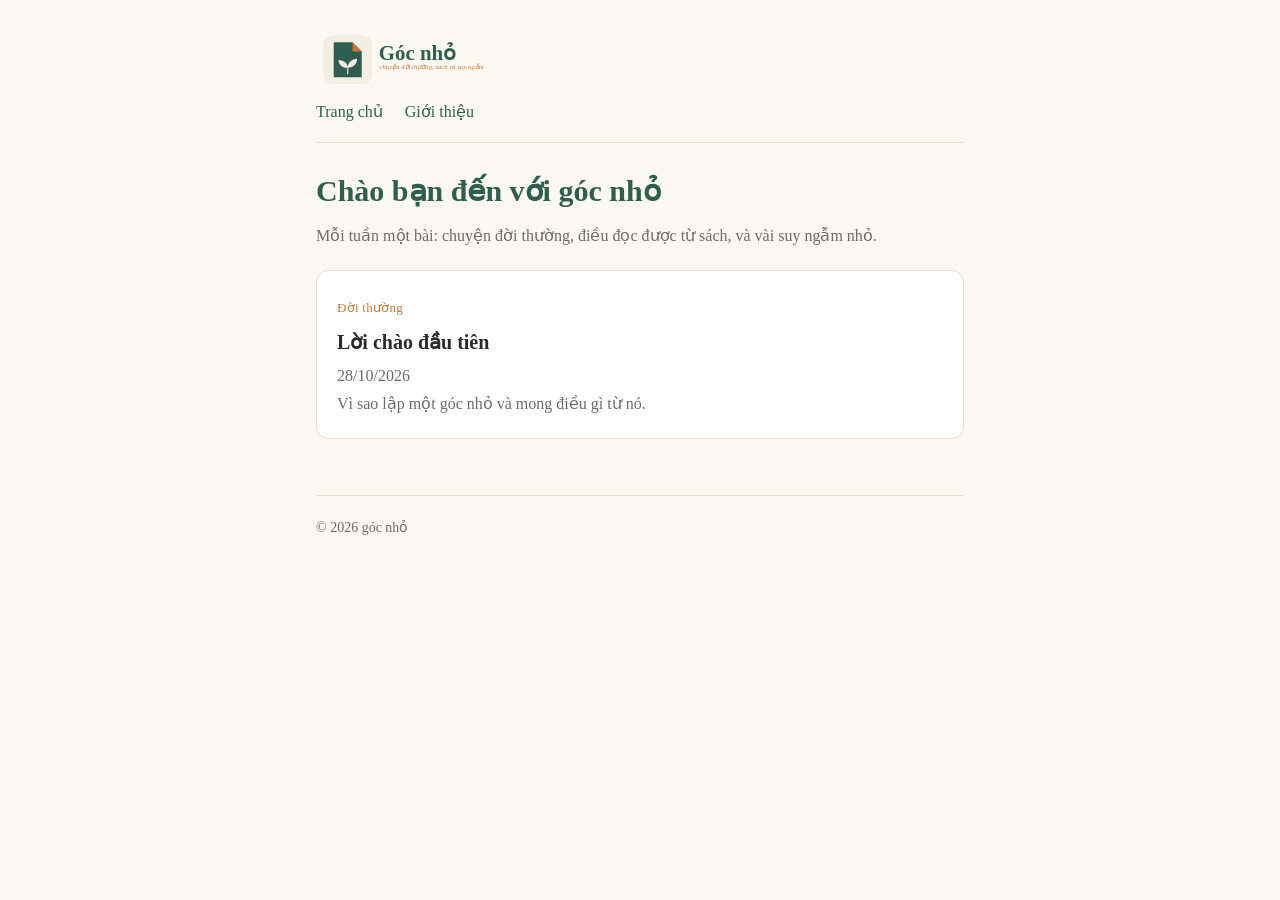
==== index.html @ c00dea80 "Add files via upload" ====
<!doctype html>
<html lang="vi">
<head>
<meta charset="utf-8">
<meta name="viewport" content="width=device-width, initial-scale=1">
<title>góc nhỏ</title>
<meta name="description" content="góc nhỏ: chuyện đời thường, sách và suy ngẫm của Quyền.">
<link rel="icon" href="assets/icon.svg" type="image/svg+xml">
<link rel="stylesheet" href="assets/style.css">
</head>
<body>
<div class="khung">
  <header>
    <a href="index.html"><img src="assets/logo.svg" alt="góc nhỏ"></a>
    <nav>
      <a href="index.html">Trang chủ</a>
      <a href="gioi-thieu.html">Giới thiệu</a>
    </nav>
  </header>

  <main>
    <h1>Chào bạn đến với góc nhỏ</h1>
    <p class="mo-ta">Mỗi tuần một bài: chuyện đời thường, điều đọc được từ sách, và vài suy ngẫm nhỏ.</p>

    <div class="bai">
      <span class="nhan">Đời thường</span>
      <h3><a href="bai-viet/loi-chao.html">Lời chào đầu tiên</a></h3>
      <p class="ngay">28/10/2026</p>
      <p>Vì sao lập một góc nhỏ và mong điều gì từ nó.</p>
    </div>
  </main>

  <footer>
    © 2026 góc nhỏ
  </footer>
</div>
</body>
</html>
---- assets/style.css ----
:root {
  --nen: #FBF8F2;
  --chu: #2B2B2B;
  --chu-nhe: #6B6B6B;
  --xanh: #2F5D50;
  --cam: #C8793A;
  --vien: #E6DED0;
}

* { box-sizing: border-box; }

body {
  margin: 0;
  background: var(--nen);
  color: var(--chu);
  font-family: Georgia, 'Times New Roman', serif;
  font-size: 18px;
  line-height: 1.75;
}

.khung {
  max-width: 680px;
  margin: 0 auto;
  padding: 0 16px;
}

header {
  padding: 28px 0 16px;
  border-bottom: 1px solid var(--vien);
}

header img { height: 56px; width: auto; display: block; }

nav { margin-top: 14px; font-size: 16px; }
nav a { color: var(--xanh); text-decoration: none; margin-right: 18px; }
nav a:hover { text-decoration: underline; }

main { padding: 28px 0 40px; }

h1 { font-size: 30px; line-height: 1.3; margin: 0 0 12px; color: var(--xanh); }
h2 { font-size: 22px; margin: 28px 0 8px; color: var(--xanh); }

.mo-ta { color: var(--chu-nhe); font-size: 16px; margin: 0 0 20px; }

.bai {
  background: #fff;
  border: 1px solid var(--vien);
  border-radius: 12px;
  padding: 20px;
  margin-bottom: 16px;
}
.bai h3 { font-size: 20px; margin: 6px 0 6px; line-height: 1.35; }
.bai h3 a { color: var(--chu); text-decoration: none; }
.bai h3 a:hover { color: var(--xanh); }
.bai p { margin: 0; color: var(--chu-nhe); font-size: 16px; }

.nhan {
  display: inline-block;
  font-size: 13px;
  color: var(--cam);
  letter-spacing: 0.02em;
}

.ngay { font-size: 14px; color: var(--chu-nhe); }

article p { margin: 0 0 16px; }
article .ngay { margin-bottom: 20px; }

.binh-luan {
  margin-top: 40px;
  padding-top: 20px;
  border-top: 1px solid var(--vien);
  color: var(--chu-nhe);
  font-size: 16px;
}

footer {
  border-top: 1px solid var(--vien);
  padding: 20px 0 32px;
  color: var(--chu-nhe);
  font-size: 14px;
}
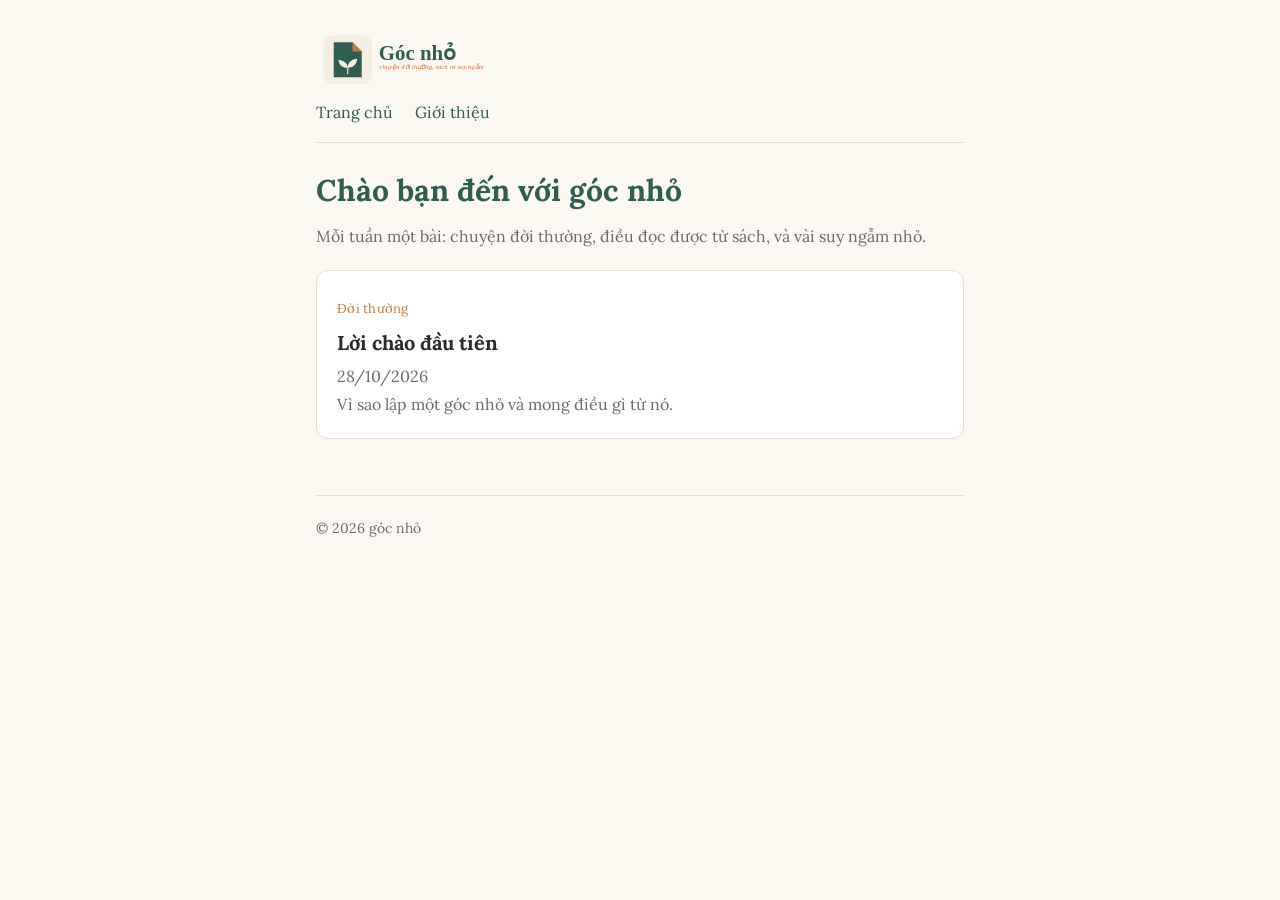
==== commit 319e1a9d: "Add files via upload" ====
--- a/index.html
+++ b/index.html
@@ -6,6 +6,9 @@
 <title>góc nhỏ</title>
 <meta name="description" content="góc nhỏ: chuyện đời thường, sách và suy ngẫm của Quyền.">
 <link rel="icon" href="assets/icon.svg" type="image/svg+xml">
+<link rel="preconnect" href="https://fonts.googleapis.com">
+<link rel="preconnect" href="https://fonts.gstatic.com" crossorigin>
+<link href="https://fonts.googleapis.com/css2?family=Lora:ital,wght@0,400;0,700;1,400&display=swap" rel="stylesheet">
 <link rel="stylesheet" href="assets/style.css">
 </head>
 <body>
--- a/assets/style.css
+++ b/assets/style.css
@@ -13,7 +13,7 @@
   margin: 0;
   background: var(--nen);
   color: var(--chu);
-  font-family: Georgia, 'Times New Roman', serif;
+  font-family: 'Lora', Georgia, 'Times New Roman', serif;
   font-size: 18px;
   line-height: 1.75;
 }
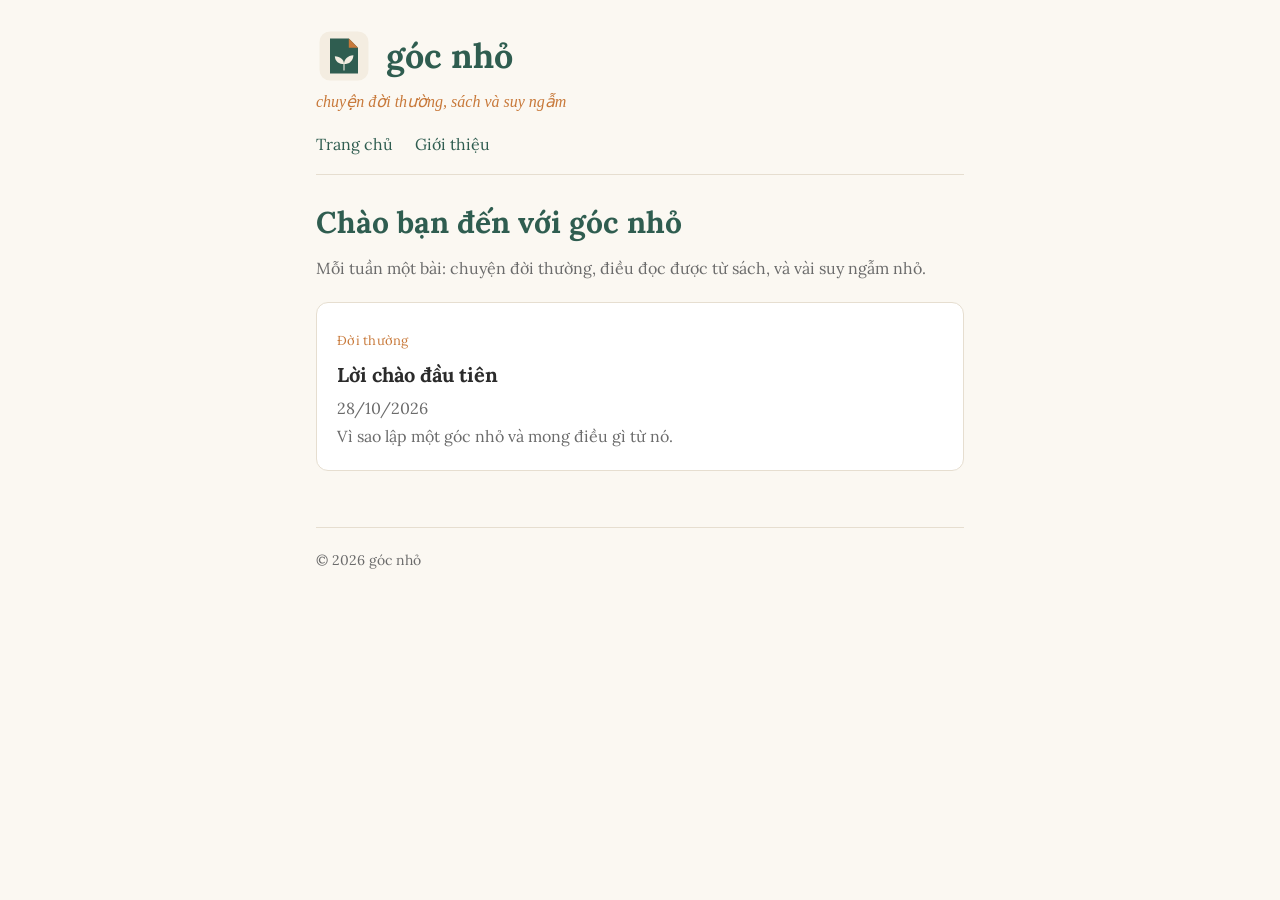
==== commit 973144c6: "Add files via upload" ====
--- a/index.html
+++ b/index.html
@@ -14,7 +14,11 @@
 <body>
 <div class="khung">
   <header>
-    <a href="index.html"><img src="assets/logo.svg" alt="góc nhỏ"></a>
+    <a class="thuong-hieu" href="index.html">
+      <img src="assets/icon.svg" alt="">
+      <span class="ten">góc nhỏ</span>
+      <span class="phu">chuyện đời thường, sách và suy ngẫm</span>
+    </a>
     <nav>
       <a href="index.html">Trang chủ</a>
       <a href="gioi-thieu.html">Giới thiệu</a>
--- a/assets/style.css
+++ b/assets/style.css
@@ -29,7 +29,17 @@
   border-bottom: 1px solid var(--vien);
 }
 
-header img { height: 56px; width: auto; display: block; }
+.thuong-hieu {
+  display: flex;
+  flex-wrap: wrap;
+  align-items: center;
+  column-gap: 14px;
+  color: var(--xanh);
+  text-decoration: none;
+}
+.thuong-hieu img { width: 56px; height: 56px; display: block; }
+.thuong-hieu .ten { font-size: 34px; font-weight: 700; line-height: 1; }
+.thuong-hieu .phu { flex-basis: 100%; margin-top: 4px; font-size: 16px; font-style: italic; color: var(--cam); }
 
 nav { margin-top: 14px; font-size: 16px; }
 nav a { color: var(--xanh); text-decoration: none; margin-right: 18px; }
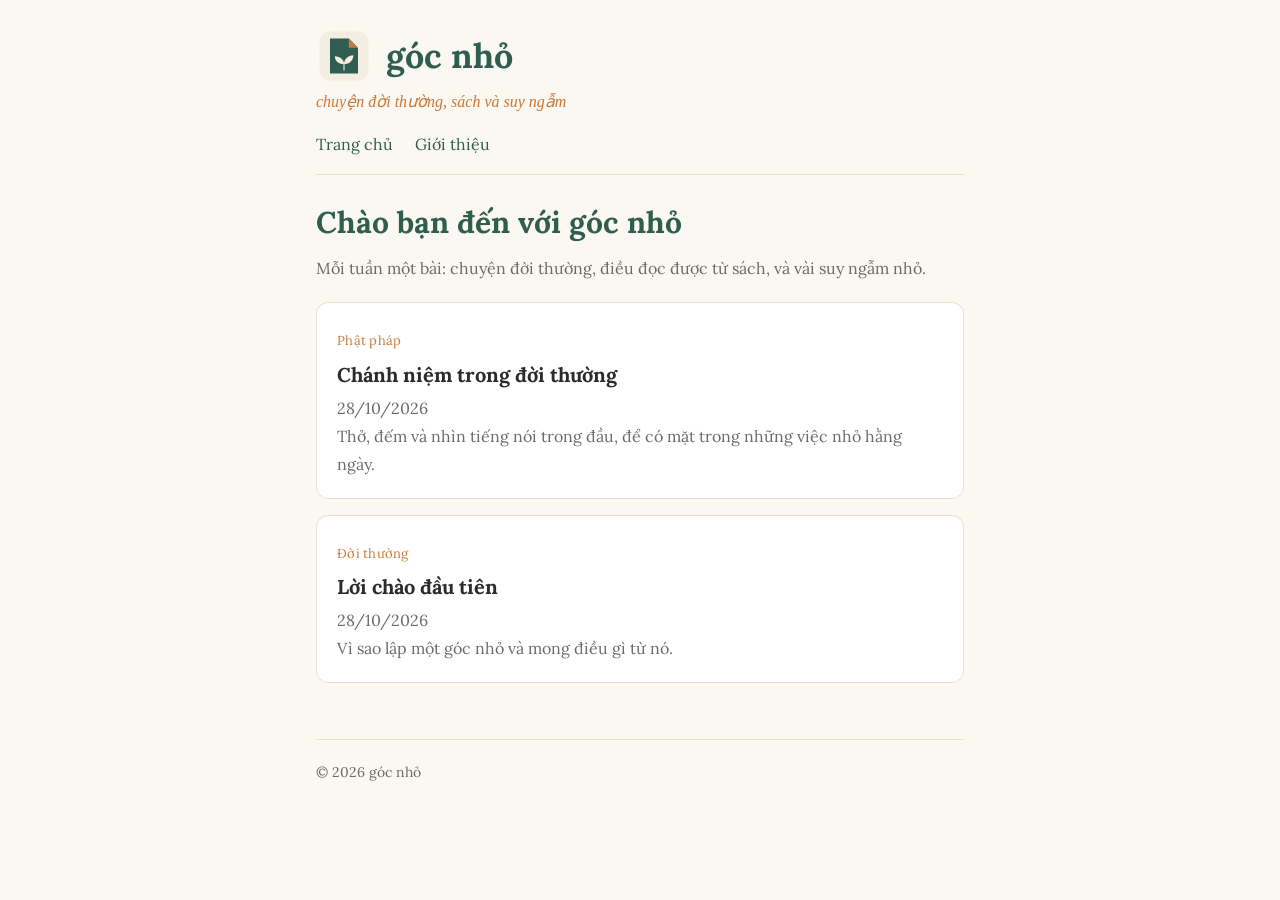
==== commit 1307e16c: "Add files via upload" ====
--- a/index.html
+++ b/index.html
@@ -30,6 +30,13 @@
     <p class="mo-ta">Mỗi tuần một bài: chuyện đời thường, điều đọc được từ sách, và vài suy ngẫm nhỏ.</p>
 
     <div class="bai">
+      <span class="nhan">Phật pháp</span>
+      <h3><a href="bai-viet/chanh-niem-trong-doi-thuong.html">Chánh niệm trong đời thường</a></h3>
+      <p class="ngay">28/10/2026</p>
+      <p>Thở, đếm và nhìn tiếng nói trong đầu, để có mặt trong những việc nhỏ hằng ngày.</p>
+    </div>
+
+    <div class="bai">
       <span class="nhan">Đời thường</span>
       <h3><a href="bai-viet/loi-chao.html">Lời chào đầu tiên</a></h3>
       <p class="ngay">28/10/2026</p>
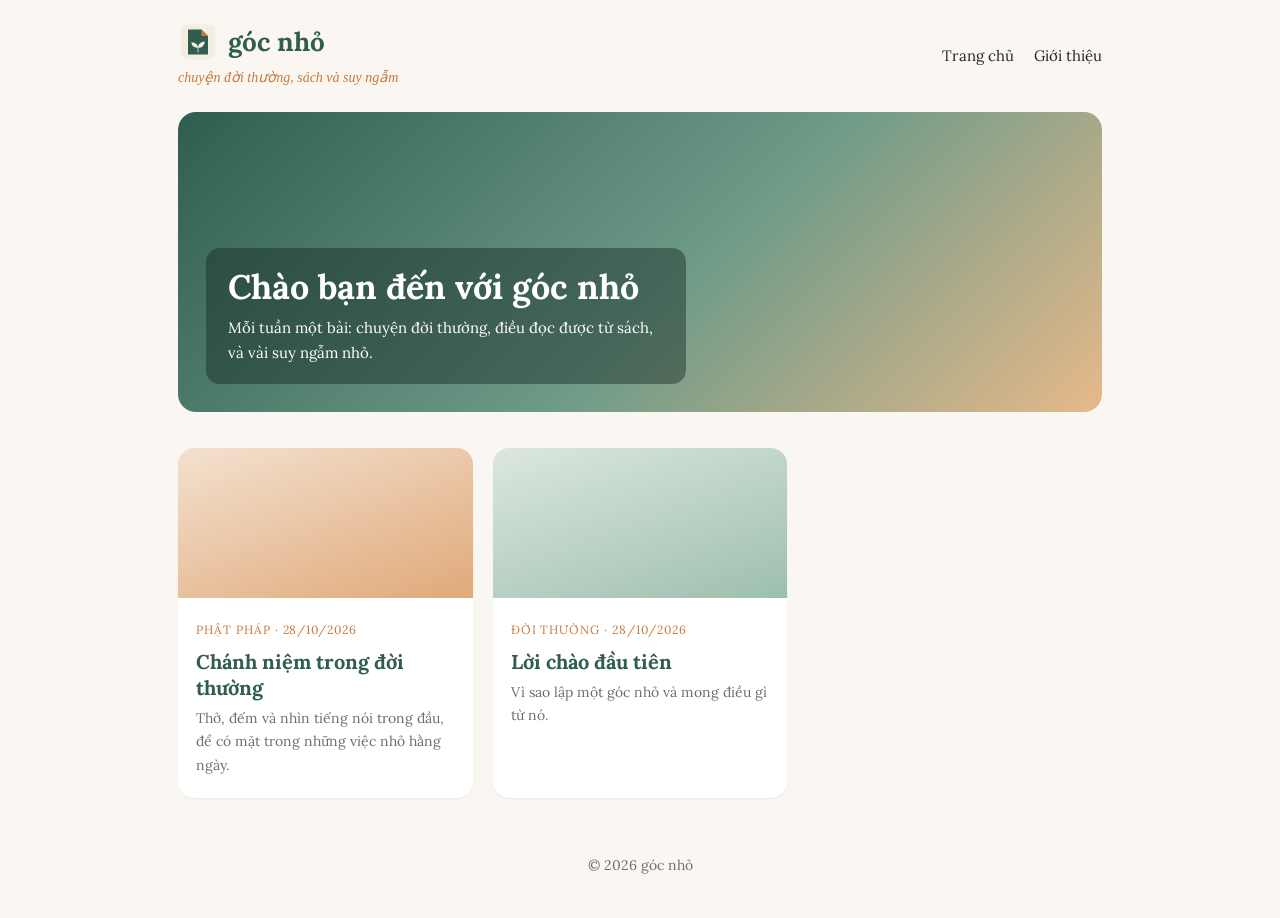
==== commit 01cd7d07: "Add files via upload" ====
--- a/index.html
+++ b/index.html
@@ -5,10 +5,10 @@
 <meta name="viewport" content="width=device-width, initial-scale=1">
 <title>góc nhỏ</title>
 <meta name="description" content="góc nhỏ: chuyện đời thường, sách và suy ngẫm của Quyền.">
-<link rel="icon" href="assets/icon.svg" type="image/svg+xml">
 <link rel="preconnect" href="https://fonts.googleapis.com">
 <link rel="preconnect" href="https://fonts.gstatic.com" crossorigin>
 <link href="https://fonts.googleapis.com/css2?family=Lora:ital,wght@0,400;0,700;1,400&display=swap" rel="stylesheet">
+<link rel="icon" href="assets/icon.svg" type="image/svg+xml">
 <link rel="stylesheet" href="assets/style.css">
 </head>
 <body>
@@ -25,23 +25,32 @@
     </nav>
   </header>
 
-  <main>
-    <h1>Chào bạn đến với góc nhỏ</h1>
-    <p class="mo-ta">Mỗi tuần một bài: chuyện đời thường, điều đọc được từ sách, và vài suy ngẫm nhỏ.</p>
+  <main class="trang-chu">
+    <section class="hero">
+      <div class="hero-chu">
+        <h1>Chào bạn đến với góc nhỏ</h1>
+        <p>Mỗi tuần một bài: chuyện đời thường, điều đọc được từ sách, và vài suy ngẫm nhỏ.</p>
+      </div>
+    </section>
 
-    <div class="bai">
-      <span class="nhan">Phật pháp</span>
-      <h3><a href="bai-viet/chanh-niem-trong-doi-thuong.html">Chánh niệm trong đời thường</a></h3>
-      <p class="ngay">28/10/2026</p>
-      <p>Thở, đếm và nhìn tiếng nói trong đầu, để có mặt trong những việc nhỏ hằng ngày.</p>
-    </div>
-
-    <div class="bai">
-      <span class="nhan">Đời thường</span>
-      <h3><a href="bai-viet/loi-chao.html">Lời chào đầu tiên</a></h3>
-      <p class="ngay">28/10/2026</p>
-      <p>Vì sao lập một góc nhỏ và mong điều gì từ nó.</p>
-    </div>
+    <section class="luoi">
+      <a class="the" href="bai-viet/chanh-niem-trong-doi-thuong.html">
+        <div class="anh b"></div>
+        <div class="noi-dung">
+          <span class="nhan">Phật pháp · 28/10/2026</span>
+          <h2>Chánh niệm trong đời thường</h2>
+          <p>Thở, đếm và nhìn tiếng nói trong đầu, để có mặt trong những việc nhỏ hằng ngày.</p>
+        </div>
+      </a>
+      <a class="the" href="bai-viet/loi-chao.html">
+        <div class="anh a"></div>
+        <div class="noi-dung">
+          <span class="nhan">Đời thường · 28/10/2026</span>
+          <h2>Lời chào đầu tiên</h2>
+          <p>Vì sao lập một góc nhỏ và mong điều gì từ nó.</p>
+        </div>
+      </a>
+    </section>
   </main>
 
   <footer>
--- a/assets/style.css
+++ b/assets/style.css
@@ -1,9 +1,9 @@
 :root {
-  --nen: #FBF8F2;
-  --chu: #2B2B2B;
-  --chu-nhe: #6B6B6B;
+  --nen: #FAF7F2;
   --xanh: #2F5D50;
   --cam: #C8793A;
+  --chu: #262626;
+  --nhe: #6E6E6E;
   --vien: #E6DED0;
 }
 
@@ -14,79 +14,141 @@
   background: var(--nen);
   color: var(--chu);
   font-family: 'Lora', Georgia, 'Times New Roman', serif;
-  font-size: 18px;
-  line-height: 1.75;
+  font-size: 17px;
+  line-height: 1.7;
 }
 
 .khung {
-  max-width: 680px;
+  max-width: 960px;
   margin: 0 auto;
-  padding: 0 16px;
+  padding: 0 18px;
 }
 
+/* Đầu trang */
 header {
-  padding: 28px 0 16px;
-  border-bottom: 1px solid var(--vien);
+  display: flex;
+  flex-wrap: wrap;
+  align-items: center;
+  justify-content: space-between;
+  gap: 12px;
+  padding: 22px 0;
 }
 
 .thuong-hieu {
   display: flex;
   flex-wrap: wrap;
   align-items: center;
-  column-gap: 14px;
+  column-gap: 10px;
   color: var(--xanh);
   text-decoration: none;
 }
-.thuong-hieu img { width: 56px; height: 56px; display: block; }
-.thuong-hieu .ten { font-size: 34px; font-weight: 700; line-height: 1; }
-.thuong-hieu .phu { flex-basis: 100%; margin-top: 4px; font-size: 16px; font-style: italic; color: var(--cam); }
+.thuong-hieu img { width: 40px; height: 40px; display: block; }
+.thuong-hieu .ten { font-size: 26px; font-weight: 700; line-height: 1; }
+.thuong-hieu .phu { flex-basis: 100%; margin-top: 4px; font-size: 14px; font-style: italic; color: var(--cam); }
 
-nav { margin-top: 14px; font-size: 16px; }
-nav a { color: var(--xanh); text-decoration: none; margin-right: 18px; }
-nav a:hover { text-decoration: underline; }
+nav a {
+  margin-left: 16px;
+  color: var(--chu);
+  text-decoration: none;
+  font-size: 15px;
+}
+nav a:hover { color: var(--xanh); }
 
-main { padding: 28px 0 40px; }
+/* Nội dung chung: bài viết và trang giới thiệu hẹp, vừa để đọc */
+main:not(.trang-chu) {
+  max-width: 680px;
+  margin: 0 auto;
+  padding-bottom: 20px;
+}
 
-h1 { font-size: 30px; line-height: 1.3; margin: 0 0 12px; color: var(--xanh); }
-h2 { font-size: 22px; margin: 28px 0 8px; color: var(--xanh); }
-
-.mo-ta { color: var(--chu-nhe); font-size: 16px; margin: 0 0 20px; }
-
-.bai {
-  background: #fff;
-  border: 1px solid var(--vien);
-  border-radius: 12px;
-  padding: 20px;
-  margin-bottom: 16px;
+h1 {
+  font-size: 32px;
+  line-height: 1.25;
+  color: var(--xanh);
+  margin: 10px 0 8px;
 }
-.bai h3 { font-size: 20px; margin: 6px 0 6px; line-height: 1.35; }
-.bai h3 a { color: var(--chu); text-decoration: none; }
-.bai h3 a:hover { color: var(--xanh); }
-.bai p { margin: 0; color: var(--chu-nhe); font-size: 16px; }
+h2 { font-size: 22px; line-height: 1.35; color: var(--xanh); margin: 28px 0 8px; }
+h3 { font-size: 19px; margin: 22px 0 6px; }
 
 .nhan {
   display: inline-block;
-  font-size: 13px;
+  font-size: 12px;
+  letter-spacing: 0.08em;
+  text-transform: uppercase;
   color: var(--cam);
-  letter-spacing: 0.02em;
 }
 
-.ngay { font-size: 14px; color: var(--chu-nhe); }
+.ngay { font-size: 14px; color: var(--nhe); margin: 0 0 20px; }
 
-article p { margin: 0 0 16px; }
-article .ngay { margin-bottom: 20px; }
+article p { margin: 0 0 18px; }
+article p:first-child::first-letter {
+  float: left;
+  font-size: 4.2em;
+  line-height: 0.8;
+  padding: 6px 10px 0 0;
+  color: var(--xanh);
+}
 
+/* Trang chủ: khối đầu trang và lưới bài */
+.hero {
+  height: 300px;
+  border-radius: 18px;
+  background: linear-gradient(135deg, #2F5D50 0%, #6E9B88 55%, #E7B98A 100%);
+  display: flex;
+  align-items: flex-end;
+  padding: 28px;
+  margin-bottom: 36px;
+  color: #fff;
+}
+.hero-chu {
+  background: rgba(20, 40, 35, 0.45);
+  padding: 18px 22px;
+  border-radius: 14px;
+  max-width: 480px;
+}
+.hero-chu h1 { color: #fff; font-size: 34px; margin: 0 0 6px; }
+.hero-chu p { margin: 0; font-size: 15px; }
+
+.luoi {
+  display: grid;
+  grid-template-columns: repeat(auto-fill, minmax(260px, 1fr));
+  gap: 20px;
+  margin-bottom: 36px;
+}
+
+.the {
+  display: block;
+  background: #fff;
+  border-radius: 16px;
+  overflow: hidden;
+  text-decoration: none;
+  color: inherit;
+  box-shadow: 0 1px 2px rgba(0, 0, 0, 0.06);
+}
+.the:hover { box-shadow: 0 4px 12px rgba(0, 0, 0, 0.08); }
+.the h2 { font-size: 20px; margin: 6px 0; line-height: 1.3; }
+.the p { margin: 0; font-size: 14px; color: var(--nhe); }
+
+/* Ô ảnh bìa: đang là khối màu, thay bằng ảnh thật khi có */
+.anh { height: 150px; }
+.anh.a { background: linear-gradient(160deg, #DCE7DF, #9DBFAE); }
+.anh.b { background: linear-gradient(160deg, #F3E1CF, #E0A979); }
+.anh.c { background: linear-gradient(160deg, #E4E0F0, #A9A0CC); }
+
+.noi-dung { padding: 16px 18px 20px; }
+
+/* Bình luận và chân trang */
 .binh-luan {
   margin-top: 40px;
   padding-top: 20px;
   border-top: 1px solid var(--vien);
-  color: var(--chu-nhe);
+  color: var(--nhe);
   font-size: 16px;
 }
 
 footer {
-  border-top: 1px solid var(--vien);
-  padding: 20px 0 32px;
-  color: var(--chu-nhe);
+  text-align: center;
+  color: var(--nhe);
   font-size: 14px;
+  padding: 20px 0 40px;
 }
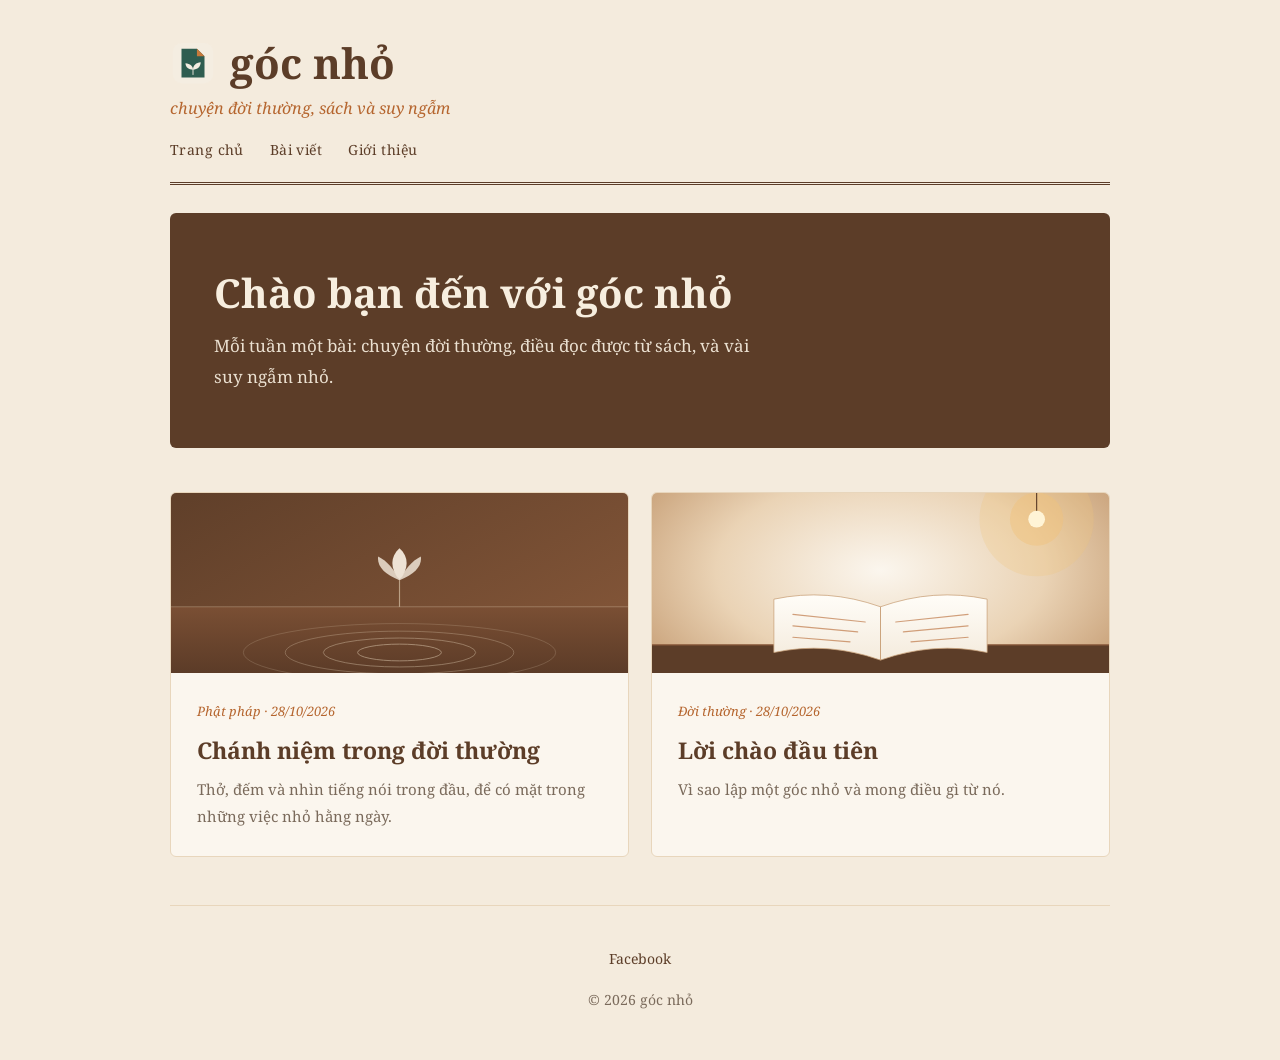
==== commit 41118bf7: "Cap nhat blog 03-11-2026 12:47" ====
--- a/index.html
+++ b/index.html
@@ -3,11 +3,16 @@
 <head>
 <meta charset="utf-8">
 <meta name="viewport" content="width=device-width, initial-scale=1">
+<meta name="description" content="góc nhỏ: chuyện đời thường, sách và suy ngẫm của Lê Minh Quyền.">
+<meta property="og:title" content="góc nhỏ">
+<meta property="og:description" content="Chuyện đời thường, sách và suy ngẫm của Lê Minh Quyền.">
+<meta property="og:type" content="website">
+<meta property="og:image" content="https://gocnho.io.vn/assets/chan-dung.jpg">
 <title>góc nhỏ</title>
 <meta name="description" content="góc nhỏ: chuyện đời thường, sách và suy ngẫm của Quyền.">
 <link rel="preconnect" href="https://fonts.googleapis.com">
 <link rel="preconnect" href="https://fonts.gstatic.com" crossorigin>
-<link href="https://fonts.googleapis.com/css2?family=Lora:ital,wght@0,400;0,700;1,400&display=swap" rel="stylesheet">
+<link href="https://fonts.googleapis.com/css2?family=Noto+Serif:ital,wght@0,400;0,700;1,400&display=swap" rel="stylesheet">
 <link rel="icon" href="assets/icon.svg" type="image/svg+xml">
 <link rel="stylesheet" href="assets/style.css">
 </head>
@@ -21,6 +26,7 @@
     </a>
     <nav>
       <a href="index.html">Trang chủ</a>
+      <a href="tat-ca-bai.html">Bài viết</a>
       <a href="gioi-thieu.html">Giới thiệu</a>
     </nav>
   </header>
@@ -54,7 +60,8 @@
   </main>
 
   <footer>
-    © 2026 góc nhỏ
+    <a href="https://www.facebook.com/share/1CegkEcJA9/" target="_blank" rel="noopener">Facebook</a>
+    <p>© 2026 góc nhỏ</p>
   </footer>
 </div>
 </body>
--- a/assets/style.css
+++ b/assets/style.css
@@ -1,10 +1,13 @@
+/* góc nhỏ · giao diện Mẫu H "Gỗ ấm" */
+
 :root {
-  --nen: #FAF7F2;
-  --xanh: #2F5D50;
-  --cam: #C8793A;
-  --chu: #262626;
-  --nhe: #6E6E6E;
-  --vien: #E6DED0;
+  --nen: #F4EBDD;
+  --go: #5C3D28;
+  --go-nhat: #E8D6BC;
+  --cam: #B5652E;
+  --chu: #2E2219;
+  --nhe: #7A6A5B;
+  --trang: #FBF6EE;
 }
 
 * { box-sizing: border-box; }
@@ -13,135 +16,158 @@
   margin: 0;
   background: var(--nen);
   color: var(--chu);
-  font-family: 'Lora', Georgia, 'Times New Roman', serif;
+  font-family: 'Noto Serif', Georgia, 'Times New Roman', serif;
   font-size: 17px;
-  line-height: 1.7;
+  line-height: 1.8;
 }
 
 .khung {
-  max-width: 960px;
+  max-width: 980px;
   margin: 0 auto;
-  padding: 0 18px;
-}
-
-/* Đầu trang */
+  padding: 0 20px;
+}
+
+/* Đầu trang: logo, tên, nhãn và đường kẻ đôi kiểu sách cũ */
 header {
-  display: flex;
-  flex-wrap: wrap;
-  align-items: center;
-  justify-content: space-between;
-  gap: 12px;
-  padding: 22px 0;
+  padding: 40px 0 20px;
+  border-bottom: 3px double var(--go);
 }
 
 .thuong-hieu {
   display: flex;
   flex-wrap: wrap;
   align-items: center;
-  column-gap: 10px;
-  color: var(--xanh);
-  text-decoration: none;
-}
-.thuong-hieu img { width: 40px; height: 40px; display: block; }
-.thuong-hieu .ten { font-size: 26px; font-weight: 700; line-height: 1; }
-.thuong-hieu .phu { flex-basis: 100%; margin-top: 4px; font-size: 14px; font-style: italic; color: var(--cam); }
-
+  column-gap: 14px;
+  color: var(--go);
+  text-decoration: none;
+}
+.thuong-hieu img { width: 46px; height: 46px; display: block; }
+.thuong-hieu .ten { font-size: 42px; font-weight: 700; line-height: 1; }
+.thuong-hieu .phu {
+  flex-basis: 100%;
+  margin-top: 8px;
+  font-size: 16px;
+  font-style: italic;
+  color: var(--cam);
+}
+
+nav {
+  padding: 14px 0 0;
+  font-size: 14px;
+}
 nav a {
-  margin-left: 16px;
-  color: var(--chu);
-  text-decoration: none;
-  font-size: 15px;
-}
-nav a:hover { color: var(--xanh); }
-
-/* Nội dung chung: bài viết và trang giới thiệu hẹp, vừa để đọc */
+  margin-right: 22px;
+  color: var(--go);
+  text-decoration: none;
+  letter-spacing: 0.03em;
+}
+nav a:hover { text-decoration: underline; }
+
+/* Trang bài viết và giới thiệu: khung giấy, cỡ chữ đọc thoải mái */
 main:not(.trang-chu) {
-  max-width: 680px;
-  margin: 0 auto;
-  padding-bottom: 20px;
+  max-width: 700px;
+  margin: 32px auto 0;
+  padding: 36px 40px 28px;
+  background: var(--trang);
+  border: 1px solid var(--go-nhat);
+  border-radius: 6px;
 }
 
 h1 {
-  font-size: 32px;
-  line-height: 1.25;
-  color: var(--xanh);
-  margin: 10px 0 8px;
-}
-h2 { font-size: 22px; line-height: 1.35; color: var(--xanh); margin: 28px 0 8px; }
+  font-size: 34px;
+  line-height: 1.3;
+  color: var(--go);
+  margin: 10px 0 10px;
+}
+h2 { font-size: 23px; line-height: 1.3; color: var(--go); margin: 30px 0 10px; }
 h3 { font-size: 19px; margin: 22px 0 6px; }
 
+/* Nhãn chuyên mục: chữ nghiêng màu cam */
 .nhan {
   display: inline-block;
-  font-size: 12px;
-  letter-spacing: 0.08em;
-  text-transform: uppercase;
+  font-size: 13px;
+  font-style: italic;
   color: var(--cam);
 }
 
-.ngay { font-size: 14px; color: var(--nhe); margin: 0 0 20px; }
+.ngay {
+  font-size: 14px;
+  color: var(--nhe);
+  margin: 4px 0 24px;
+}
 
 article p { margin: 0 0 18px; }
-article p:first-child::first-letter {
+
+/* Chữ cái đầu đoạn mở bài */
+article > p:first-child::first-letter {
   float: left;
   font-size: 4.2em;
   line-height: 0.8;
   padding: 6px 10px 0 0;
-  color: var(--xanh);
-}
-
-/* Trang chủ: khối đầu trang và lưới bài */
+  color: var(--go);
+}
+
+article ul { padding-left: 22px; margin: 0 0 18px; }
+article li { margin-bottom: 8px; }
+
+.nguon {
+  margin-top: 30px;
+  padding-top: 16px;
+  border-top: 1px solid var(--go-nhat);
+  font-size: 15px;
+  color: var(--nhe);
+}
+
+/* Trang chủ: khối hero màu gỗ và lưới bài */
 .hero {
-  height: 300px;
-  border-radius: 18px;
-  background: linear-gradient(135deg, #2F5D50 0%, #6E9B88 55%, #E7B98A 100%);
-  display: flex;
-  align-items: flex-end;
-  padding: 28px;
-  margin-bottom: 36px;
-  color: #fff;
-}
-.hero-chu {
-  background: rgba(20, 40, 35, 0.45);
-  padding: 18px 22px;
-  border-radius: 14px;
-  max-width: 480px;
-}
-.hero-chu h1 { color: #fff; font-size: 34px; margin: 0 0 6px; }
-.hero-chu p { margin: 0; font-size: 15px; }
+  background: var(--go);
+  color: #F7EEDF;
+  border-radius: 6px;
+  padding: 56px 44px;
+  margin: 28px 0 44px;
+}
+.hero-chu h1 { color: #F7EEDF; font-size: 40px; line-height: 1.2; margin: 0 0 14px; }
+.hero-chu p { margin: 0; font-size: 17px; opacity: 0.92; max-width: 560px; }
 
 .luoi {
   display: grid;
-  grid-template-columns: repeat(auto-fill, minmax(260px, 1fr));
-  gap: 20px;
-  margin-bottom: 36px;
+  grid-template-columns: 1fr;
+  gap: 22px;
+  margin-bottom: 48px;
+}
+
+/* Màn hình rộng: hai cột đều */
+@media (min-width: 640px) {
+  .luoi { grid-template-columns: repeat(2, 1fr); }
 }
 
 .the {
   display: block;
-  background: #fff;
-  border-radius: 16px;
+  background: var(--trang);
+  border: 1px solid var(--go-nhat);
+  border-radius: 6px;
+  padding: 0 0 26px;
   overflow: hidden;
   text-decoration: none;
   color: inherit;
-  box-shadow: 0 1px 2px rgba(0, 0, 0, 0.06);
-}
-.the:hover { box-shadow: 0 4px 12px rgba(0, 0, 0, 0.08); }
-.the h2 { font-size: 20px; margin: 6px 0; line-height: 1.3; }
-.the p { margin: 0; font-size: 14px; color: var(--nhe); }
-
-/* Ô ảnh bìa: đang là khối màu, thay bằng ảnh thật khi có */
-.anh { height: 150px; }
-.anh.a { background: linear-gradient(160deg, #DCE7DF, #9DBFAE); }
-.anh.b { background: linear-gradient(160deg, #F3E1CF, #E0A979); }
-.anh.c { background: linear-gradient(160deg, #E4E0F0, #A9A0CC); }
-
-.noi-dung { padding: 16px 18px 20px; }
-
-/* Bình luận và chân trang */
+}
+.the:hover { border-color: var(--cam); }
+.the h2 { font-size: 23px; margin: 10px 26px 10px; line-height: 1.3; }
+.the .nhan { margin: 0 26px; }
+.the p { margin: 0 26px; font-size: 15px; color: var(--nhe); }
+
+/* Ô ảnh bìa: khối màu tạm, thay bằng ảnh thật khi có */
+.anh { height: 180px; background-size: cover; background-position: center; }
+.anh.a { background-image: url("anh-bia/loi-chao.svg"); }
+.anh.b { background-image: url("anh-bia/chanh-niem.svg"); }
+.anh.c { background: linear-gradient(160deg, #DCCBB0, #8A6446); }
+
+.noi-dung { padding-top: 22px; }
+
 .binh-luan {
   margin-top: 40px;
   padding-top: 20px;
-  border-top: 1px solid var(--vien);
+  border-top: 1px solid var(--go-nhat);
   color: var(--nhe);
   font-size: 16px;
 }
@@ -150,5 +176,107 @@
   text-align: center;
   color: var(--nhe);
   font-size: 14px;
-  padding: 20px 0 40px;
-}
+  padding: 40px 0 48px;
+  border-top: 1px solid var(--go-nhat);
+  margin-top: 48px;
+}
+footer a {
+  color: var(--go);
+  text-decoration: none;
+  margin-bottom: 10px;
+  display: inline-block;
+}
+footer a:hover { text-decoration: underline; }
+footer p { margin: 6px 0 0; }
+
+/* Trang Tất cả bài viết */
+.ds-bai { list-style: none; padding: 0; margin: 0; }
+.ds-bai li {
+  padding: 22px 0;
+  border-bottom: 1px solid var(--go-nhat);
+}
+.ds-bai li:last-child { border-bottom: none; }
+.ds-bai a { color: var(--go); text-decoration: none; font-size: 20px; }
+.ds-bai a:hover strong { text-decoration: underline; }
+.ds-bai p { margin: 6px 0 0; font-size: 15px; color: var(--nhe); }
+.ds-bai .nhan { display: block; margin-bottom: 4px; }
+
+/* Ảnh bìa đầu bài viết */
+.bia-bai {
+  display: block;
+  width: 100%;
+  height: auto;
+  border-radius: 6px;
+  margin: 0 0 24px;
+}
+
+/* Dòng ghi chú về việc dùng AI */
+.ghi-chu-ai {
+  margin-top: 28px;
+  padding-top: 14px;
+  border-top: 1px solid var(--go-nhat);
+  font-size: 14px;
+  font-style: italic;
+  color: var(--nhe);
+}
+
+/* Trang Giới thiệu: khung ảnh chân dung, tự ẩn nếu chưa có ảnh */
+.chan-dung {
+  margin: 20px 0 8px;
+  text-align: center;
+}
+.chan-dung img {
+  width: 180px;
+  height: 180px;
+  object-fit: cover;
+  object-position: 50% 22%;
+  border-radius: 50%;
+  border: 4px solid var(--go-nhat);
+}
+
+/* Bài viết: nút bài trước / bài sau */
+.dieu-huong {
+  display: flex;
+  justify-content: space-between;
+  gap: 16px;
+  margin-top: 36px;
+  padding-top: 20px;
+  border-top: 1px solid var(--go-nhat);
+}
+.dieu-huong a {
+  color: var(--go);
+  text-decoration: none;
+  font-size: 17px;
+  max-width: 48%;
+}
+.dieu-huong a span {
+  display: block;
+  font-size: 13px;
+  font-style: italic;
+  color: var(--cam);
+}
+.dieu-huong a:hover { text-decoration: underline; }
+
+/* Bài viết: khối bài mới nhất khác */
+.moi-nhat {
+  margin-top: 28px;
+  padding: 20px 22px;
+  background: var(--nen);
+  border: 1px solid var(--go-nhat);
+  border-radius: 6px;
+}
+.moi-nhat h2 { font-size: 18px; margin: 0 0 10px; }
+.moi-nhat a { display: block; color: var(--go); text-decoration: none; }
+.moi-nhat a:hover strong { text-decoration: underline; }
+.moi-nhat .nhan { display: block; margin-bottom: 2px; }
+
+/* Màn hình hẹp */
+@media (max-width: 640px) {
+  body { font-size: 16px; }
+  .khung { padding: 0 16px; }
+  .thuong-hieu .ten { font-size: 34px; }
+  .hero { padding: 36px 24px; }
+  .hero-chu h1 { font-size: 30px; }
+  h1 { font-size: 28px; }
+  main:not(.trang-chu) { padding: 26px 22px 22px; }
+}
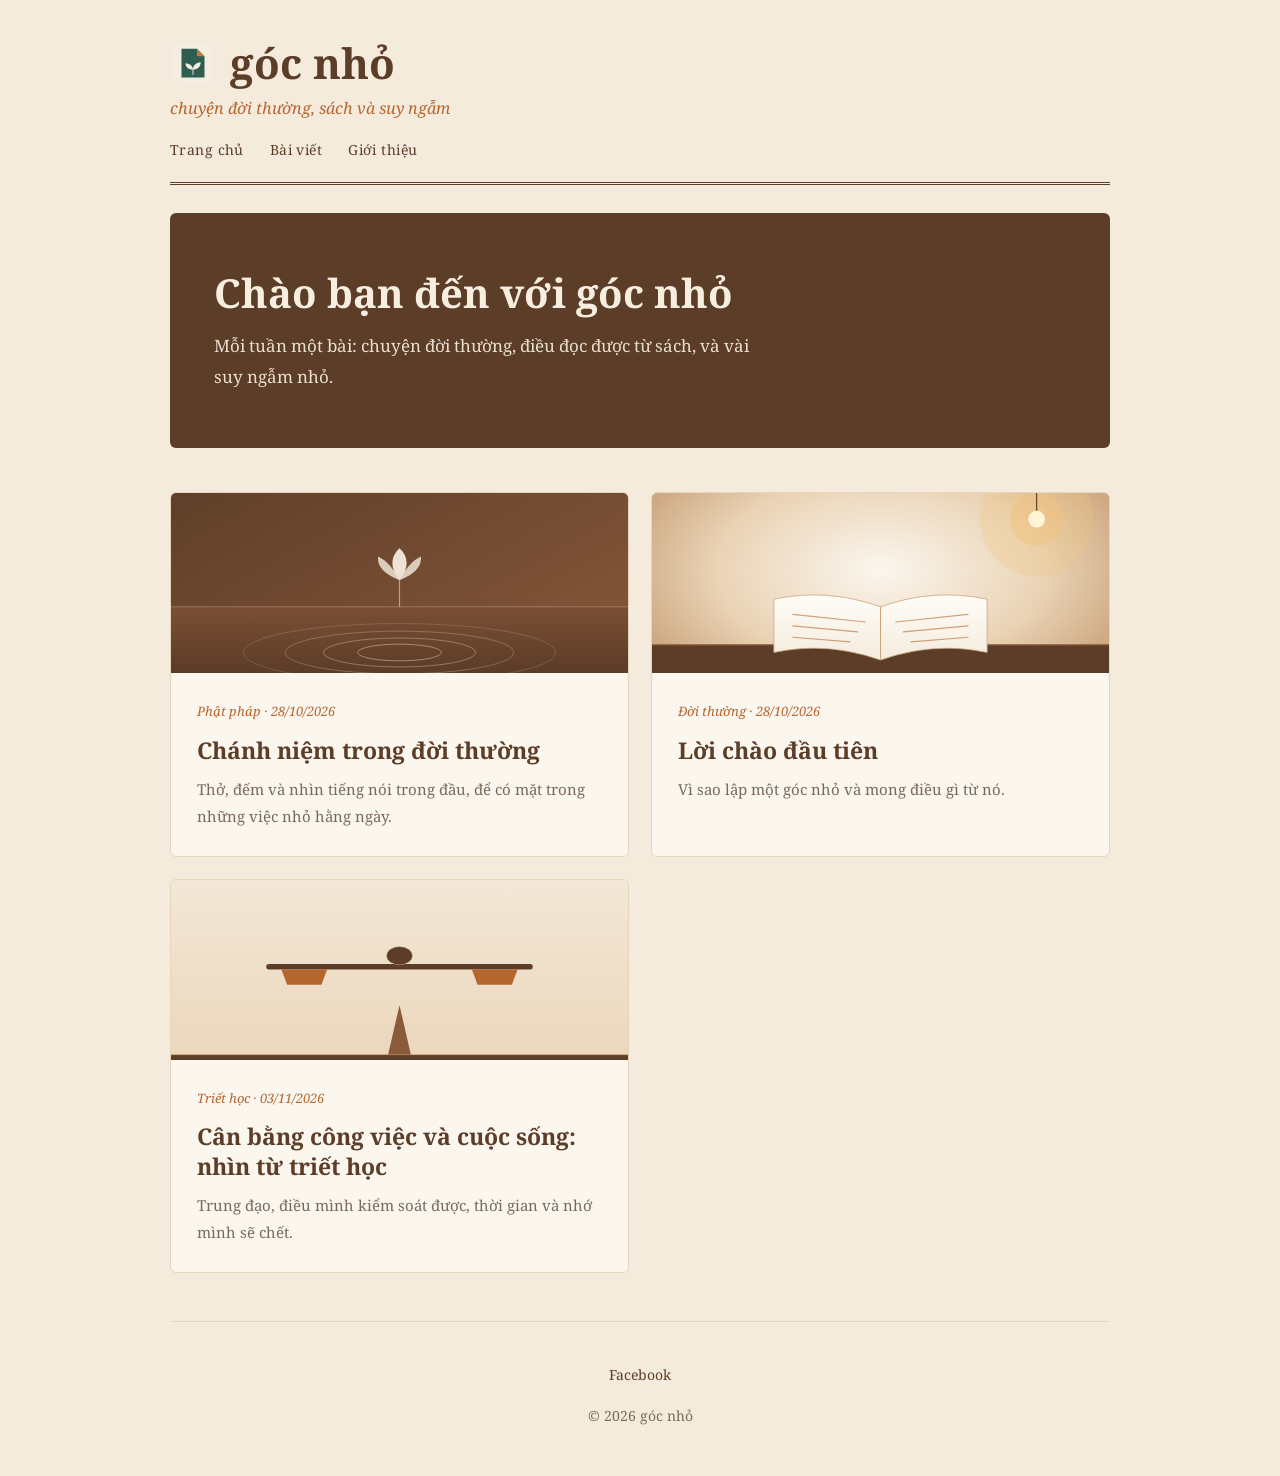
==== commit 9ebc67f9: "Cap nhat blog 03-11-2026 13:22" ====
--- a/index.html
+++ b/index.html
@@ -9,7 +9,6 @@
 <meta property="og:type" content="website">
 <meta property="og:image" content="https://gocnho.io.vn/assets/chan-dung.jpg">
 <title>góc nhỏ</title>
-<meta name="description" content="góc nhỏ: chuyện đời thường, sách và suy ngẫm của Quyền.">
 <link rel="preconnect" href="https://fonts.googleapis.com">
 <link rel="preconnect" href="https://fonts.gstatic.com" crossorigin>
 <link href="https://fonts.googleapis.com/css2?family=Noto+Serif:ital,wght@0,400;0,700;1,400&display=swap" rel="stylesheet">
@@ -56,6 +55,14 @@
           <p>Vì sao lập một góc nhỏ và mong điều gì từ nó.</p>
         </div>
       </a>
+      <a class="the" href="bai-viet/can-bang-cong-viec-cuoc-song.html">
+        <div class="anh c"></div>
+        <div class="noi-dung">
+          <span class="nhan">Triết học · 03/11/2026</span>
+          <h2>Cân bằng công việc và cuộc sống: nhìn từ triết học</h2>
+          <p>Trung đạo, điều mình kiểm soát được, thời gian và nhớ mình sẽ chết.</p>
+        </div>
+      </a>
     </section>
   </main>
 
--- a/assets/style.css
+++ b/assets/style.css
@@ -160,7 +160,7 @@
 .anh { height: 180px; background-size: cover; background-position: center; }
 .anh.a { background-image: url("anh-bia/loi-chao.svg"); }
 .anh.b { background-image: url("anh-bia/chanh-niem.svg"); }
-.anh.c { background: linear-gradient(160deg, #DCCBB0, #8A6446); }
+.anh.c { background-image: url("anh-bia/can-bang.svg"); }
 
 .noi-dung { padding-top: 22px; }
 
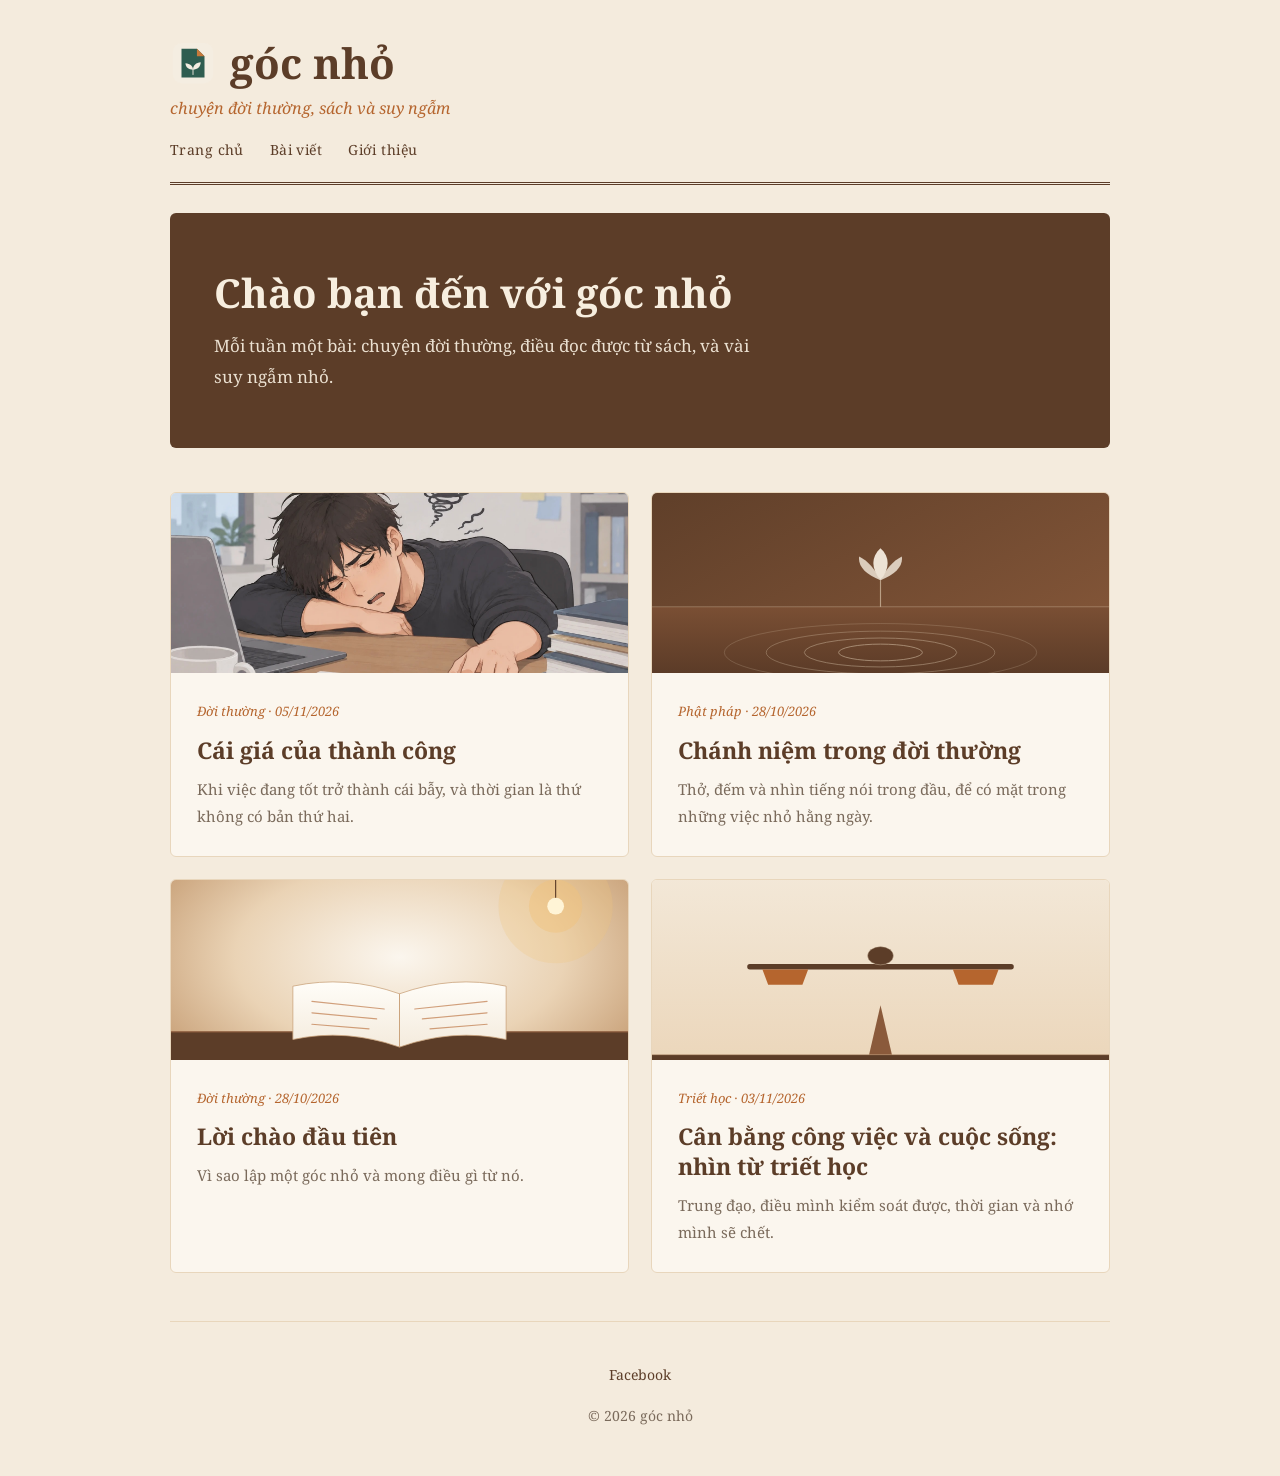
==== commit 42277fe3: "Cap nhat blog 05-11-2026 22:48" ====
--- a/index.html
+++ b/index.html
@@ -39,6 +39,14 @@
     </section>
 
     <section class="luoi">
+      <a class="the" href="bai-viet/cai-gia-cua-thanh-cong.html">
+        <div class="anh" style="background-image:url('assets/anh-bia/cai-gia-cua-thanh-cong.jpg')"></div>
+        <div class="noi-dung">
+          <span class="nhan">Đời thường · 05/11/2026</span>
+          <h2>Cái giá của thành công</h2>
+          <p>Khi việc đang tốt trở thành cái bẫy, và thời gian là thứ không có bản thứ hai.</p>
+        </div>
+      </a>
       <a class="the" href="bai-viet/chanh-niem-trong-doi-thuong.html">
         <div class="anh b"></div>
         <div class="noi-dung">
